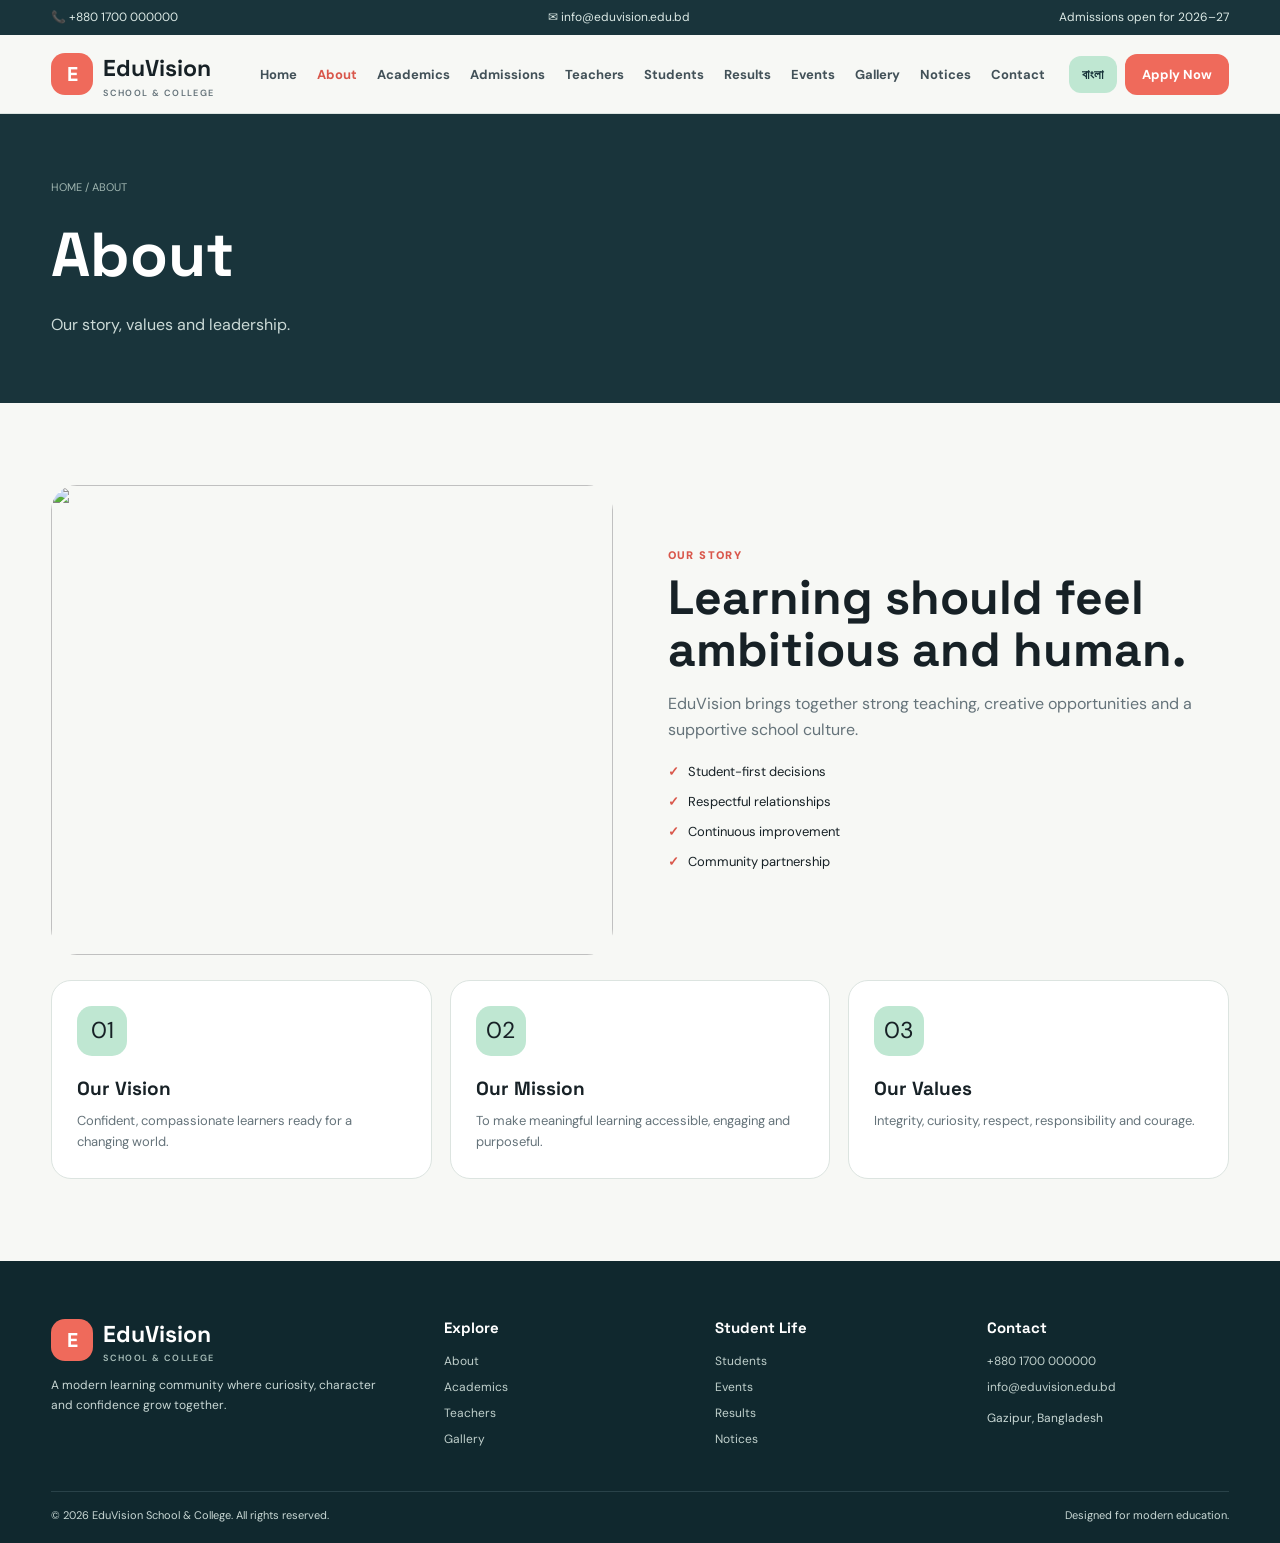
==== about.html @ b1c70446 "my fist cmmit" ====
<!doctype html>
<html lang="en">

<head>
  <meta charset="utf-8">
  <meta name="viewport" content="width=device-width,initial-scale=1">
  <title>About | EduVision</title>
  <link rel="stylesheet" href="style.css">
</head>

<body>
  <div class="topbar">
    <div class="container"><span>📞 +880 1700 000000</span><span>✉ info@eduvision.edu.bd</span><span><span
          data-en>Admissions open for 2026–27</span><span data-bn>২০২৬–২৭ শিক্ষাবর্ষে ভর্তি চলছে</span></span></div>
  </div>
  <header class="header">
    <nav class="container nav">
      <a class="logo" href="index.html"><span class="logo-mark">E</span><span>EduVision<small><span data-en>SCHOOL &
              COLLEGE</span><span data-bn>স্কুল ও কলেজ</span></small></span></a>
      <button class="menu-btn" aria-label="Menu">☰</button>
      <ul class="nav-links">
        <li><a href="index.html"><span data-en>Home</span><span data-bn>হোম</span></a></li>
        <li><a href="about.html" class="active"><span data-en>About</span><span data-bn>আমাদের সম্পর্কে</span></a></li>
        <li><a href="academics.html"><span data-en>Academics</span><span data-bn>শিক্ষা কার্যক্রম</span></a></li>
        <li><a href="admissions.html"><span data-en>Admissions</span><span data-bn>ভর্তি</span></a></li>
        <li><a href="teachers.html"><span data-en>Teachers</span><span data-bn>শিক্ষকবৃন্দ</span></a></li>
        <li><a href="students.html"><span data-en>Students</span><span data-bn>শিক্ষার্থীবৃন্দ</span></a></li>
        <li><a href="results.html"><span data-en>Results</span><span data-bn>ফলাফল</span></a></li>
        <li><a href="events.html"><span data-en>Events</span><span data-bn>ইভেন্ট</span></a></li>
        <li><a href="gallery.html"><span data-en>Gallery</span><span data-bn>গ্যালারি</span></a></li>
        <li><a href="notice.html"><span data-en>Notices</span><span data-bn>নোটিশ</span></a></li>
        <li><a href="contact.html"><span data-en>Contact</span><span data-bn>যোগাযোগ</span></a></li>
      </ul>
      <div class="nav-actions"><button class="lang-btn">বাংলা</button><a class="btn apply" href="admissions.html"><span
            data-en>Apply Now</span><span data-bn>আবেদন করুন</span></a></div>
    </nav>
  </header>
  <main>
    <section class="page-hero">
      <div class="container">
        <div class="breadcrumbs">HOME / ABOUT</div>
        <h1><span data-en>About</span><span data-bn>About</span></h1>
        <p><span data-en>Our story, values and leadership.</span><span data-bn>Our story, values and leadership.</span>
        </p>
      </div>
    </section>
    <section class="section">
      <div class="container">
        <div class="split"><img
            src="https://images.unsplash.com/photo-1560785496-3c9d27877182?auto=format&fit=crop&w=1200&q=85">
          <div class="split-copy">
            <div class="eyebrow">Our Story</div>
            <h2><span data-en>Learning should feel ambitious and human.</span><span data-bn>শিক্ষা হওয়া উচিত
                উচ্চাকাঙ্ক্ষী ও মানবিক।</span></h2>
            <p><span data-en>EduVision brings together strong teaching, creative opportunities and a supportive school
                culture.</span><span data-bn>এডুভিশনে দক্ষ শিক্ষকতা, সৃজনশীল সুযোগ ও সহায়ক স্কুল সংস্কৃতির সমন্বয়
                রয়েছে।</span></p>
            <ul class="checks">
              <li>Student-first decisions</li>
              <li>Respectful relationships</li>
              <li>Continuous improvement</li>
              <li>Community partnership</li>
            </ul>
          </div>
        </div>
        <div style="height:25px"></div>
        <div class="feature-grid">
          <div class="feature">
            <div class="feature-icon">01</div>
            <h3>Our Vision</h3>
            <p>Confident, compassionate learners ready for a changing world.</p>
          </div>
          <div class="feature">
            <div class="feature-icon">02</div>
            <h3>Our Mission</h3>
            <p>To make meaningful learning accessible, engaging and purposeful.</p>
          </div>
          <div class="feature">
            <div class="feature-icon">03</div>
            <h3>Our Values</h3>
            <p>Integrity, curiosity, respect, responsibility and courage.</p>
          </div>
        </div>
      </div>
    </section>
  </main>
  <footer>
    <div class="container footer-grid">
      <div>
        <div class="logo" style="color:#fff"><span class="logo-mark">E</span><span>EduVision<small
              style="color:#a9bfba">SCHOOL & COLLEGE</small></span></div>
        <p class="footer-desc"><span data-en>A modern learning community where curiosity, character and confidence grow
            together.</span><span data-bn>একটি আধুনিক শিক্ষাঙ্গন, যেখানে কৌতূহল, চরিত্র ও আত্মবিশ্বাস একসঙ্গে বিকশিত
            হয়।</span></p>
      </div>
      <div>
        <h3><span data-en>Explore</span><span data-bn>এক্সপ্লোর</span></h3><a href="about.html">About</a><a
          href="academics.html">Academics</a><a href="teachers.html">Teachers</a><a href="gallery.html">Gallery</a>
      </div>
      <div>
        <h3><span data-en>Student Life</span><span data-bn>শিক্ষার্থী জীবন</span></h3><a
          href="students.html">Students</a><a href="events.html">Events</a><a href="results.html">Results</a><a
          href="notice.html">Notices</a>
      </div>
      <div>
        <h3><span data-en>Contact</span><span data-bn>যোগাযোগ</span></h3><a href="contact.html">+880 1700 000000</a><a
          href="contact.html">info@eduvision.edu.bd</a><span style="font-size:12px">Gazipur, Bangladesh</span>
      </div>
    </div>
    <div class="container footer-bottom"><span>© 2026 EduVision School & College. All rights
        reserved.</span><span>Designed for modern education.</span></div>
  </footer>
  <button class="top-btn" aria-label="Back to top">↑</button>
  <div class="toast"></div>
  <script src="script.js"></script>
</body>

</html>
---- style.css ----
@import url('https://fonts.googleapis.com/css2?family=DM+Sans:wght@400;500;600;700&family=Space+Grotesk:wght@500;600;700&display=swap');

:root {
  --ink: #172126;
  --muted: #65737a;
  --paper: #f7f8f5;
  --white: #fff;
  --coral: #ef6a5b;
  --coral-dark: #d9574b;
  --mint: #bfe7d2;
  --yellow: #f5d76e;
  --navy: #19343b;
  --line: #dce4e0;
  --shadow: 0 18px 50px rgba(23, 33, 38, .10);
  --radius: 22px;
}

* {
  box-sizing: border-box;
  margin: 0;
  padding: 0
}

html {
  scroll-behavior: smooth
}

body {
  font-family: "DM Sans", sans-serif;
  background: var(--paper);
  color: var(--ink);
  line-height: 1.6
}

h1,
h2,
h3,
h4,
.logo {
  font-family: "Space Grotesk", sans-serif
}

a {
  text-decoration: none;
  color: inherit
}

img {
  display: block;
  max-width: 100%
}

.container {
  width: min(1180px, 92%);
  margin: auto
}

.topbar {
  background: var(--navy);
  color: #dceae6;
  font-size: 12px;
  padding: 8px 0
}

.topbar .container {
  display: flex;
  justify-content: space-between;
  gap: 15px
}

.header {
  position: sticky;
  top: 0;
  z-index: 100;
  background: rgba(247, 248, 245, .94);
  backdrop-filter: blur(14px);
  border-bottom: 1px solid var(--line)
}

.nav {
  min-height: 78px;
  display: flex;
  align-items: center;
  gap: 24px
}

.logo {
  font-weight: 700;
  font-size: 23px;
  display: flex;
  align-items: center;
  gap: 10px;
  margin-right: auto
}

.logo-mark {
  width: 42px;
  height: 42px;
  border-radius: 14px;
  background: var(--coral);
  color: #fff;
  display: grid;
  place-items: center;
  font-size: 20px
}

.logo small {
  display: block;
  font: 600 9px "DM Sans";
  letter-spacing: 1.4px;
  color: var(--muted)
}

.nav-links {
  display: flex;
  gap: 20px;
  list-style: none
}

.nav-links a {
  font-size: 13px;
  font-weight: 700;
  color: #425158;
  transition: .2s
}

.nav-links a:hover,
.nav-links a.active {
  color: var(--coral-dark)
}

.nav-actions {
  display: flex;
  align-items: center;
  gap: 8px
}

.lang-btn,
.menu-btn,
.btn {
  border: 0;
  cursor: pointer;
  font: 700 13px "DM Sans";
  border-radius: 12px
}

.lang-btn {
  padding: 10px 13px;
  background: var(--mint);
  color: var(--navy)
}

.btn {
  display: inline-flex;
  align-items: center;
  justify-content: center;
  padding: 12px 17px;
  background: var(--coral);
  color: #fff;
  transition: .2s
}

.btn:hover {
  transform: translateY(-2px);
  box-shadow: 0 9px 20px rgba(239, 106, 91, .22)
}

.btn.dark {
  background: var(--navy)
}

.btn.ghost {
  background: #fff;
  color: var(--ink);
  border: 1px solid var(--line)
}

.menu-btn {
  display: none;
  background: transparent;
  font-size: 25px;
  color: var(--navy)
}

.urgent {
  display: flex;
  background: var(--navy);
  height: 48px;
  overflow: hidden
}

.urgent-label {
  flex: 0 0 auto;
  z-index: 2;
  background: var(--yellow);
  color: var(--ink);
  font-weight: 800;
  padding: 12px 20px;
  min-width: 205px;
  position: relative
}

.urgent-label:after {
  content: "";
  position: absolute;
  right: -16px;
  top: 0;
  border-top: 24px solid transparent;
  border-bottom: 24px solid transparent;
  border-left: 16px solid var(--yellow)
}

.urgent-window {
  min-width: 0;
  overflow: hidden;
  position: relative;
  flex: 1
}

.urgent-track {
  display: inline-flex;
  align-items: center;
  gap: 55px;
  height: 48px;
  white-space: nowrap;
  padding-left: 40px;
  animation: marquee 26s linear infinite;
  color: #fff;
  font-size: 13px;
  font-weight: 700
}

.urgent-track span {
  display: inline-block
}

@keyframes marquee {
  from {
    transform: translateX(0)
  }

  to {
    transform: translateX(-55%)
  }
}

.hero {
  position: relative;
  min-height: 650px;
  color: #fff;
  overflow: hidden
}

.hero-slide {
  position: absolute;
  inset: 0;
  background-size: cover;
  background-position: center;
  opacity: 0;
  transition: opacity .8s
}

.hero-slide.active {
  opacity: 1
}

.hero-slide:after {
  content: "";
  position: absolute;
  inset: 0;
  background: linear-gradient(90deg, rgba(12, 28, 32, .86) 0%, rgba(12, 28, 32, .63) 43%, rgba(12, 28, 32, .20) 100%)
}

.hero-content {
  position: relative;
  z-index: 2;
  min-height: 650px;
  display: flex;
  align-items: center
}

.hero-copy {
  max-width: 720px;
  padding: 80px 0
}

.kicker {
  display: inline-flex;
  padding: 7px 11px;
  border: 1px solid rgba(255, 255, 255, .28);
  background: rgba(255, 255, 255, .09);
  border-radius: 99px;
  font-size: 11px;
  font-weight: 800;
  letter-spacing: .7px;
  text-transform: uppercase
}

.hero h1 {
  font-size: clamp(44px, 6vw, 76px);
  line-height: 1.02;
  margin: 18px 0
}

.hero p {
  font-size: 18px;
  color: #e6efed;
  max-width: 650px
}

.hero-buttons {
  display: flex;
  gap: 10px;
  flex-wrap: wrap;
  margin-top: 27px
}

.hero .btn.ghost {
  background: rgba(255, 255, 255, .12);
  border-color: rgba(255, 255, 255, .3);
  color: #fff
}

.hero-meta {
  display: flex;
  gap: 28px;
  margin-top: 34px;
  flex-wrap: wrap
}

.hero-meta strong {
  display: block;
  font: 700 22px "Space Grotesk"
}

.hero-meta span {
  font-size: 11px;
  color: #d4e2df
}

.slider-dots {
  position: absolute;
  z-index: 3;
  bottom: 28px;
  left: 4%;
  display: flex;
  gap: 7px
}

.slider-dot {
  width: 34px;
  height: 4px;
  border: 0;
  background: rgba(255, 255, 255, .35);
  cursor: pointer;
  border-radius: 5px
}

.slider-dot.active {
  background: var(--yellow)
}

.slider-arrows {
  position: absolute;
  right: 4%;
  bottom: 22px;
  z-index: 3;
  display: flex;
  gap: 7px
}

.slider-arrows button {
  width: 44px;
  height: 44px;
  border-radius: 50%;
  border: 1px solid rgba(255, 255, 255, .3);
  background: rgba(0, 0, 0, .18);
  color: #fff;
  cursor: pointer;
  font-size: 18px
}

.section {
  padding: 82px 0
}

.section.light {
  background: #fff
}

.section.mint {
  background: var(--mint)
}

.section-head {
  display: flex;
  justify-content: space-between;
  align-items: end;
  gap: 30px;
  margin-bottom: 32px
}

.eyebrow {
  color: var(--coral-dark);
  font-size: 11px;
  font-weight: 900;
  text-transform: uppercase;
  letter-spacing: 1.4px
}

.section h2 {
  font-size: clamp(30px, 4vw, 48px);
  line-height: 1.08;
  margin-top: 8px
}

.section-head>p {
  max-width: 510px;
  color: var(--muted);
  font-size: 14px
}

.stats {
  margin-top: -42px;
  position: relative;
  z-index: 5
}

.stats-grid {
  display: grid;
  grid-template-columns: repeat(4, 1fr);
  background: #fff;
  border-radius: 20px;
  box-shadow: var(--shadow);
  overflow: hidden
}

.stat {
  padding: 24px;
  text-align: center;
  border-right: 1px solid var(--line)
}

.stat:last-child {
  border: 0
}

.stat strong {
  font: 700 31px "Space Grotesk";
  display: block;
  color: var(--navy)
}

.stat span {
  font-size: 12px;
  color: var(--muted)
}

.notice-board {
  background: #fff;
  border: 1px solid var(--line);
  border-radius: var(--radius);
  overflow: hidden;
  box-shadow: var(--shadow)
}

.notice-top {
  padding: 24px;
  background: var(--navy);
  color: #fff;
  display: flex;
  justify-content: space-between;
  align-items: center;
  gap: 15px
}

.notice-top p {
  font-size: 12px;
  color: #c9d9d6
}

.notice-list {
  display: grid;
  grid-template-columns: 1fr 1fr 1fr
}

.notice-item {
  padding: 23px;
  border-right: 1px solid var(--line)
}

.notice-item:last-child {
  border: 0
}

.notice-date {
  color: var(--coral-dark);
  font: 700 12px "Space Grotesk";
  text-transform: uppercase
}

.notice-item h3 {
  font-size: 17px;
  margin: 8px 0
}

.notice-item p {
  font-size: 13px;
  color: var(--muted)
}

.tag {
  display: inline-block;
  background: #fff2ef;
  color: var(--coral-dark);
  border-radius: 99px;
  padding: 5px 9px;
  font-size: 10px;
  font-weight: 900
}

.feature-grid {
  display: grid;
  grid-template-columns: repeat(3, 1fr);
  gap: 18px
}

.feature {
  background: #fff;
  border: 1px solid var(--line);
  padding: 25px;
  border-radius: 20px;
  transition: .25s
}

.feature:hover {
  transform: translateY(-7px);
  box-shadow: var(--shadow)
}

.feature-icon {
  width: 50px;
  height: 50px;
  border-radius: 15px;
  background: var(--mint);
  display: grid;
  place-items: center;
  font-size: 23px;
  margin-bottom: 18px
}

.feature h3 {
  font-size: 19px
}

.feature p {
  font-size: 13px;
  color: var(--muted);
  margin-top: 7px
}

.carousel-shell {
  position: relative
}

.teacher-track,
.testimonial-track {
  display: flex;
  gap: 18px;
  overflow: hidden;
  scroll-behavior: smooth
}

.teacher-card {
  min-width: calc((100% - 54px)/4);
  background: #fff;
  border: 1px solid var(--line);
  border-radius: 20px;
  overflow: hidden
}

.teacher-card img {
  width: 100%;
  height: 245px;
  object-fit: cover
}

.teacher-body {
  padding: 18px
}

.teacher-body h3 {
  font-size: 18px
}

.teacher-body p {
  font-size: 12px;
  color: var(--muted);
  margin-top: 5px
}

.subject {
  display: inline-block;
  color: var(--coral-dark);
  font-size: 10px;
  font-weight: 900;
  margin-top: 9px
}

.carousel-nav {
  display: flex;
  gap: 7px;
  position: absolute;
  right: 0;
  top: -65px
}

.carousel-nav button {
  width: 42px;
  height: 42px;
  border-radius: 50%;
  border: 1px solid var(--line);
  background: #fff;
  cursor: pointer;
  font-size: 17px
}

.testimonial {
  min-width: calc((100% - 36px)/3);
  background: var(--navy);
  color: #fff;
  border-radius: 22px;
  padding: 28px
}

.stars {
  color: var(--yellow);
  letter-spacing: 3px
}

.testimonial blockquote {
  font-size: 16px;
  line-height: 1.65;
  margin: 15px 0 22px;
  color: #e4efec
}

.person {
  display: flex;
  align-items: center;
  gap: 11px
}

.avatar {
  width: 42px;
  height: 42px;
  border-radius: 50%;
  object-fit: cover
}

.person small {
  color: #b8cbc7;
  font-size: 11px
}

.split {
  display: grid;
  grid-template-columns: 1fr 1fr;
  gap: 55px;
  align-items: center
}

.split img {
  width: 100%;
  height: 470px;
  object-fit: cover;
  border-radius: 26px
}

.split-copy p {
  color: var(--muted);
  margin: 15px 0
}

.checks {
  list-style: none;
  margin: 20px 0
}

.checks li {
  margin: 9px 0;
  font-size: 13px
}

.checks li:before {
  content: "✓";
  color: var(--coral-dark);
  font-weight: 900;
  margin-right: 9px
}

.cta {
  background: var(--coral);
  color: #fff;
  border-radius: 28px;
  padding: 45px;
  display: flex;
  justify-content: space-between;
  align-items: center;
  gap: 25px
}

.cta p {
  color: #ffe8e4;
  font-size: 14px;
  margin-top: 7px
}

.cta .btn {
  background: #fff;
  color: var(--coral-dark)
}

.page-hero {
  background: var(--navy);
  color: #fff;
  padding: 65px 0
}

.page-hero h1 {
  font-size: clamp(38px, 5vw, 62px);
  margin: 8px 0
}

.page-hero p {
  color: #cbdad7;
  max-width: 650px
}

.breadcrumbs {
  font-size: 11px;
  color: #9fb5b0
}

.grid-2 {
  display: grid;
  grid-template-columns: 1fr 1fr;
  gap: 20px
}

.card {
  background: #fff;
  border: 1px solid var(--line);
  border-radius: 20px;
  padding: 24px
}

.card p {
  color: var(--muted);
  font-size: 13px;
  margin-top: 7px
}

.table-wrap {
  overflow: auto;
  background: #fff;
  border: 1px solid var(--line);
  border-radius: 18px
}

.table {
  width: 100%;
  min-width: 650px;
  border-collapse: collapse
}

.table th,
.table td {
  text-align: left;
  padding: 14px;
  border-bottom: 1px solid var(--line);
  font-size: 13px
}

.table th {
  background: #eef6f1;
  color: var(--navy)
}

.gallery {
  display: grid;
  grid-template-columns: repeat(3, 1fr);
  gap: 15px
}

.gallery img {
  width: 100%;
  height: 245px;
  object-fit: cover;
  border-radius: 18px;
  cursor: pointer;
  transition: .2s
}

.gallery img:hover {
  transform: scale(.98)
}

.filters {
  display: flex;
  gap: 8px;
  flex-wrap: wrap;
  margin-bottom: 25px
}

.filter {
  border: 1px solid var(--line);
  background: #fff;
  border-radius: 99px;
  padding: 9px 14px;
  cursor: pointer;
  font-weight: 800;
  font-size: 12px
}

.filter.active {
  background: var(--coral);
  color: #fff;
  border-color: var(--coral)
}

.form-grid {
  display: grid;
  grid-template-columns: 1fr 1fr;
  gap: 14px
}

.field {
  display: flex;
  flex-direction: column;
  gap: 6px
}

.field.full {
  grid-column: 1/-1
}

.field label {
  font-size: 12px;
  font-weight: 800
}

.field input,
.field textarea,
.field select {
  font: inherit;
  padding: 12px;
  border: 1px solid var(--line);
  border-radius: 11px;
  background: #fff;
  outline: none
}

.field textarea {
  min-height: 135px
}

.faq details {
  background: #fff;
  border: 1px solid var(--line);
  padding: 16px;
  border-radius: 13px;
  margin: 9px 0
}

.faq summary {
  font-weight: 800;
  cursor: pointer
}

.faq p {
  font-size: 13px;
  color: var(--muted);
  margin-top: 8px
}

footer {
  background: #10282e;
  color: #c9d8d5;
  padding: 55px 0 18px
}

.footer-grid {
  display: grid;
  grid-template-columns: 1.5fr 1fr 1fr 1fr;
  gap: 30px
}

.footer-grid h3 {
  color: #fff;
  margin-bottom: 12px;
  font-size: 15px
}

.footer-grid a {
  display: block;
  font-size: 12px;
  margin: 7px 0;
  color: #c0d0cc
}

.footer-desc {
  font-size: 12px;
  max-width: 330px;
  margin-top: 12px
}

.footer-bottom {
  border-top: 1px solid #294249;
  margin-top: 35px;
  padding-top: 15px;
  font-size: 11px;
  display: flex;
  justify-content: space-between
}

.top-btn {
  position: fixed;
  right: 20px;
  bottom: 20px;
  width: 46px;
  height: 46px;
  border: 0;
  border-radius: 50%;
  background: var(--coral);
  color: #fff;
  cursor: pointer;
  z-index: 90;
  opacity: 0;
  visibility: hidden;
  transition: .2s;
  font-size: 19px
}

.top-btn.show {
  opacity: 1;
  visibility: visible
}

.toast {
  position: fixed;
  right: 20px;
  bottom: 80px;
  background: var(--navy);
  color: #fff;
  padding: 13px 17px;
  border-radius: 12px;
  font-size: 12px;
  display: none;
  z-index: 200
}

.toast.show {
  display: block
}

.lightbox {
  position: fixed;
  inset: 0;
  background: rgba(7, 18, 21, .9);
  display: none;
  place-items: center;
  z-index: 150
}

.lightbox.show {
  display: grid
}

.lightbox img {
  max-width: 90%;
  max-height: 82%;
  border-radius: 15px
}

.lightbox button {
  position: absolute;
  top: 15px;
  right: 20px;
  background: none;
  border: 0;
  color: #fff;
  font-size: 35px;
  cursor: pointer
}

[data-bn] {
  display: none
}

html.bn [data-en] {
  display: none
}

html.bn [data-bn] {
  display: inline
}

html.bn [data-bn].block {
  display: block
}

html.bn [data-en].block {
  display: none
}

@media(max-width:1050px) {
  .nav-links {
    gap: 12px
  }

  .nav-links a {
    font-size: 12px
  }

  .teacher-card {
    min-width: calc((100% - 36px)/3)
  }

  .testimonial {
    min-width: calc((100% - 18px)/2)
  }
}

@media(max-width:850px) {
  .nav-links {
    position: absolute;
    top: 78px;
    left: 0;
    right: 0;
    background: #f7f8f5;
    border-bottom: 1px solid var(--line);
    display: none;
    flex-direction: column;
    padding: 20px 4%;
    box-shadow: 0 15px 30px rgba(0, 0, 0, .06)
  }

  .nav-links.open {
    display: flex
  }

  .menu-btn {
    display: block
  }

  .nav-actions .apply {
    display: none
  }

  .hero,
  .hero-content {
    min-height: 610px
  }

  .hero h1 {
    font-size: 50px
  }

  .stats-grid {
    grid-template-columns: 1fr 1fr
  }

  .notice-list {
    grid-template-columns: 1fr
  }

  .notice-item {
    border-right: 0;
    border-bottom: 1px solid var(--line)
  }

  .feature-grid {
    grid-template-columns: 1fr 1fr
  }

  .teacher-card {
    min-width: calc((100% - 18px)/2)
  }

  .split {
    grid-template-columns: 1fr
  }

  .split img {
    height: 350px
  }

  .footer-grid {
    grid-template-columns: 1fr 1fr
  }

  .section-head {
    align-items: start;
    flex-direction: column
  }

  .gallery {
    grid-template-columns: 1fr 1fr
  }
}

@media(max-width:560px) {
  .topbar .container {
    flex-direction: column
  }

  .urgent-label {
    min-width: 155px;
    padding: 12px 12px;
    font-size: 11px
  }

  .urgent-track {
    font-size: 11px;
    padding-left: 28px
  }

  .hero h1 {
    font-size: 42px
  }

  .hero p {
    font-size: 15px
  }

  .hero-meta {
    gap: 18px
  }

  .stats {
    margin-top: -25px
  }

  .stats-grid {
    grid-template-columns: 1fr 1fr
  }

  .stat {
    padding: 16px 8px
  }

  .stat strong {
    font-size: 24px
  }

  .feature-grid,
  .grid-2,
  .gallery,
  .form-grid {
    grid-template-columns: 1fr
  }

  .field.full {
    grid-column: auto
  }

  .teacher-card {
    min-width: 100%
  }

  .testimonial {
    min-width: 100%
  }

  .carousel-nav {
    top: -55px
  }

  .cta {
    padding: 30px;
    flex-direction: column;
    align-items: flex-start
  }

  .footer-grid {
    grid-template-columns: 1fr
  }

  .footer-bottom {
    flex-direction: column;
    gap: 6px
  }

  .page-hero {
    padding: 45px 0
  }
}
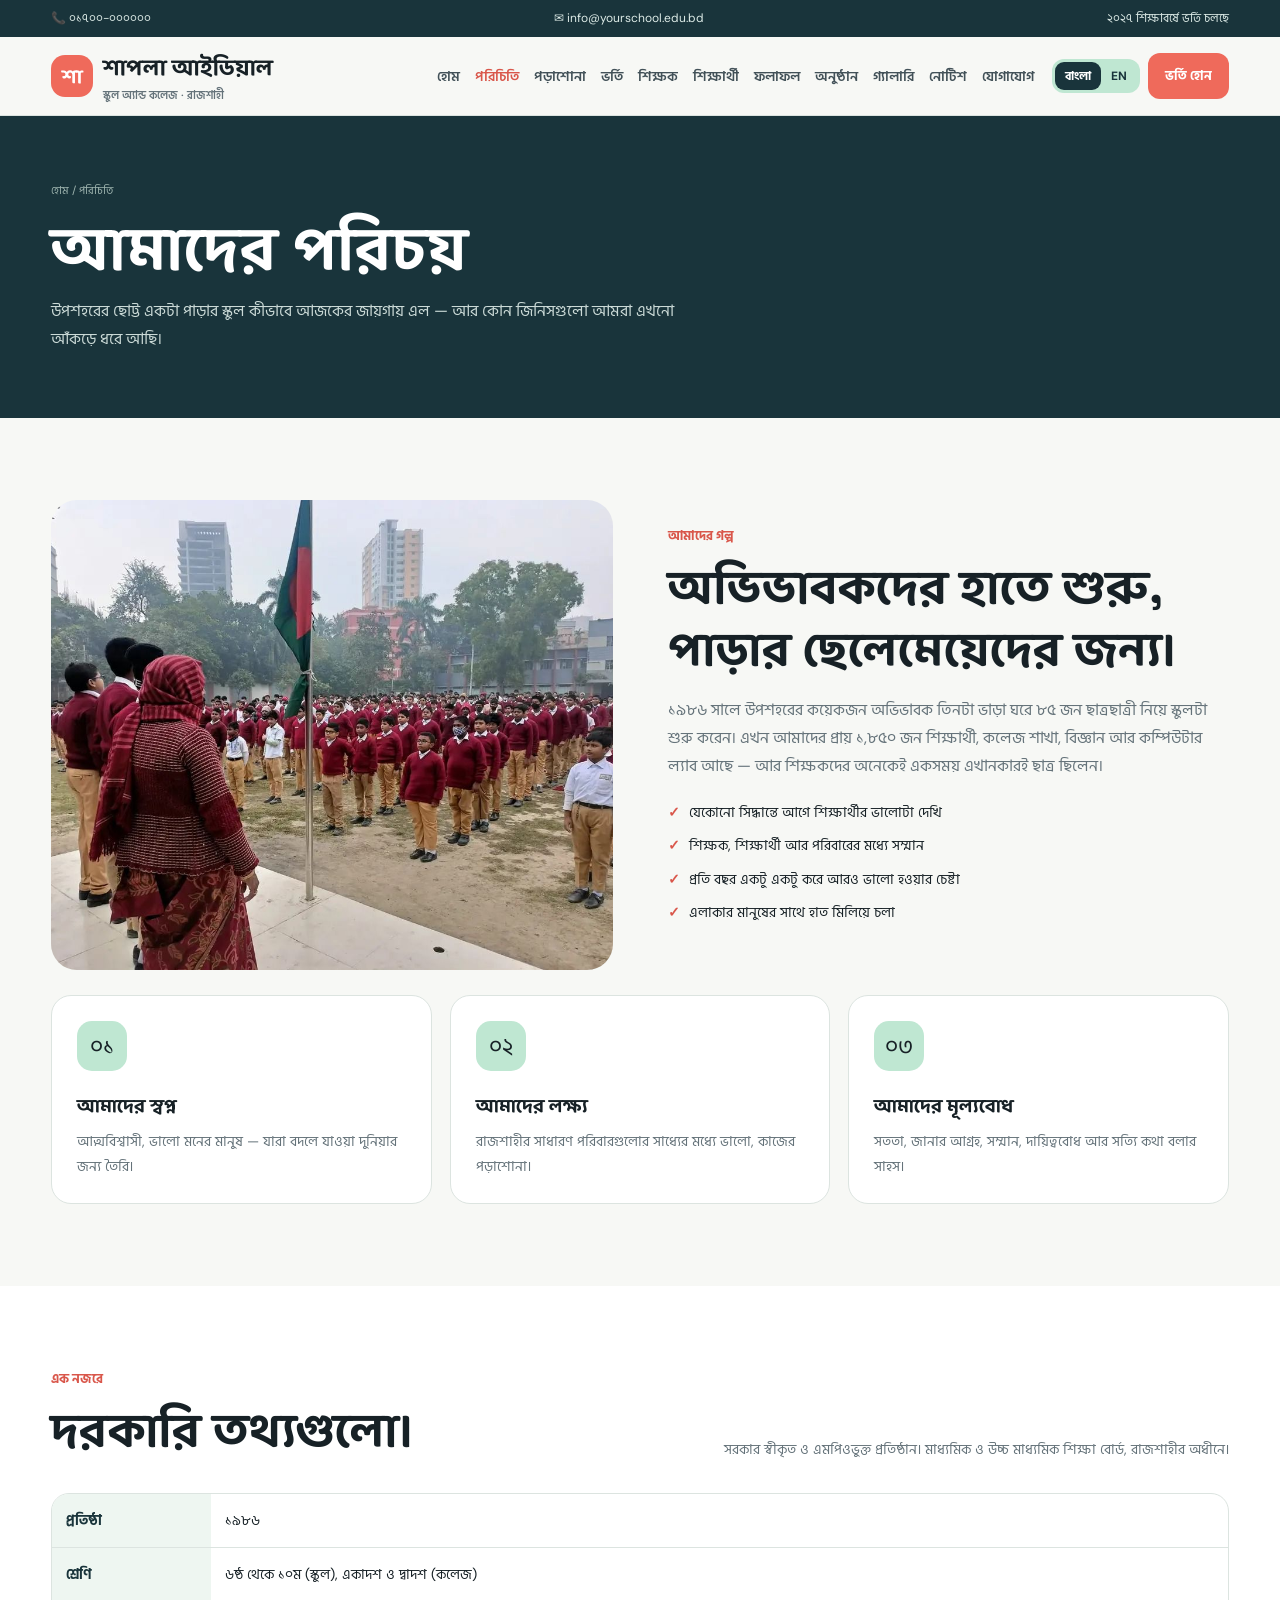
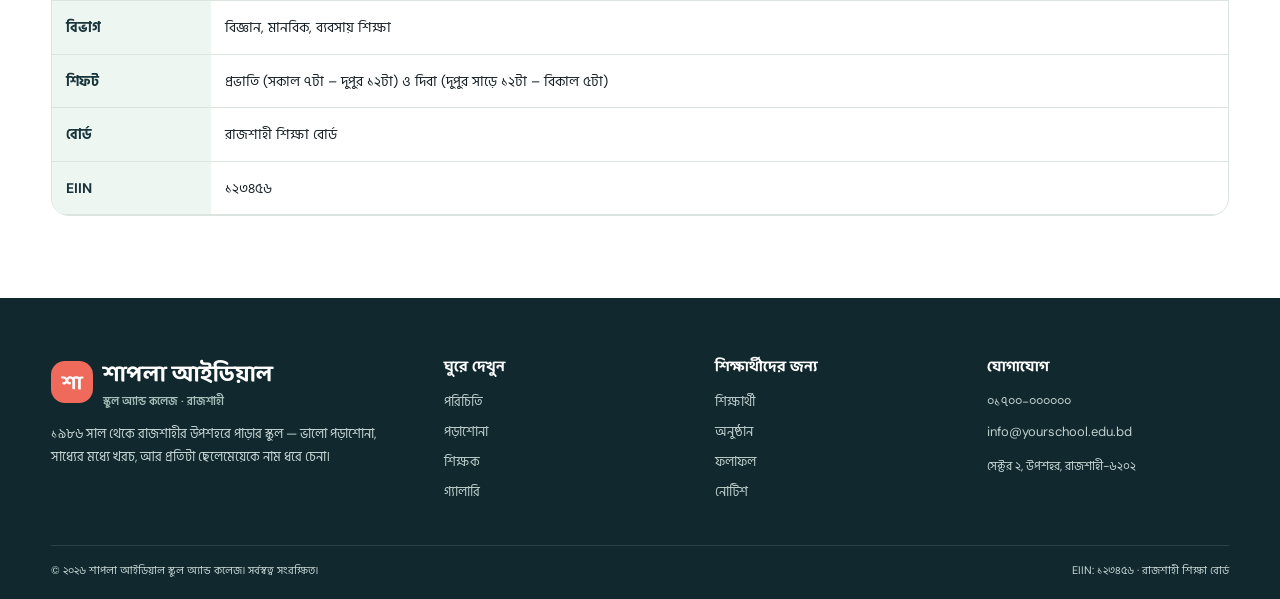
==== commit 1d51236e: "Localize demo for a Rajshahi school: Bengali default with English switcher - Rebrand as Shapla Ideal" ====
--- a/about.html
+++ b/about.html
@@ -1,118 +1,134 @@
 <!doctype html>
-<html lang="en">
+<html lang="bn">
 
 <head>
   <meta charset="utf-8">
   <meta name="viewport" content="width=device-width,initial-scale=1">
-  <title>About | EduVision</title>
+  <script>try{if(localStorage.getItem("site-lang")==="en"){document.documentElement.lang="en";document.documentElement.classList.add("lang-pending");}}catch(e){}</script>
+  <title data-en="About | Shapla Ideal School &amp; College">পরিচিতি | শাপলা আইডিয়াল স্কুল অ্যান্ড কলেজ</title>
+  <link rel="preconnect" href="https://fonts.googleapis.com">
+  <link rel="preconnect" href="https://fonts.gstatic.com" crossorigin>
   <link rel="stylesheet" href="style.css">
 </head>
 
 <body>
   <div class="topbar">
-    <div class="container"><span>📞 +880 1700 000000</span><span>✉ info@eduvision.edu.bd</span><span><span
-          data-en>Admissions open for 2026–27</span><span data-bn>২০২৬–২৭ শিক্ষাবর্ষে ভর্তি চলছে</span></span></div>
+    <div class="container"><span>📞 <span data-en="+880 1700-000000">০১৭০০-০০০০০০</span></span><span>✉ info@yourschool.edu.bd</span><span data-en="Admissions open for the 2027 session">২০২৭ শিক্ষাবর্ষে ভর্তি চলছে</span></div>
   </div>
   <header class="header">
     <nav class="container nav">
-      <a class="logo" href="index.html"><span class="logo-mark">E</span><span>EduVision<small><span data-en>SCHOOL &
-              COLLEGE</span><span data-bn>স্কুল ও কলেজ</span></small></span></a>
-      <button class="menu-btn" aria-label="Menu">☰</button>
+      <a class="logo" href="index.html"><span class="logo-mark">শা</span><span><span data-en="Shapla Ideal">শাপলা আইডিয়াল</span><small data-en="SCHOOL &amp; COLLEGE · RAJSHAHI">স্কুল অ্যান্ড কলেজ · রাজশাহী</small></span></a>
+      <button class="menu-btn" aria-label="মেনু" data-en-aria-label="Menu">☰</button>
       <ul class="nav-links">
-        <li><a href="index.html"><span data-en>Home</span><span data-bn>হোম</span></a></li>
-        <li><a href="about.html" class="active"><span data-en>About</span><span data-bn>আমাদের সম্পর্কে</span></a></li>
-        <li><a href="academics.html"><span data-en>Academics</span><span data-bn>শিক্ষা কার্যক্রম</span></a></li>
-        <li><a href="admissions.html"><span data-en>Admissions</span><span data-bn>ভর্তি</span></a></li>
-        <li><a href="teachers.html"><span data-en>Teachers</span><span data-bn>শিক্ষকবৃন্দ</span></a></li>
-        <li><a href="students.html"><span data-en>Students</span><span data-bn>শিক্ষার্থীবৃন্দ</span></a></li>
-        <li><a href="results.html"><span data-en>Results</span><span data-bn>ফলাফল</span></a></li>
-        <li><a href="events.html"><span data-en>Events</span><span data-bn>ইভেন্ট</span></a></li>
-        <li><a href="gallery.html"><span data-en>Gallery</span><span data-bn>গ্যালারি</span></a></li>
-        <li><a href="notice.html"><span data-en>Notices</span><span data-bn>নোটিশ</span></a></li>
-        <li><a href="contact.html"><span data-en>Contact</span><span data-bn>যোগাযোগ</span></a></li>
+        <li><a href="index.html" data-en="Home">হোম</a></li>
+        <li><a href="about.html" class="active" data-en="About">পরিচিতি</a></li>
+        <li><a href="academics.html" data-en="Academics">পড়াশোনা</a></li>
+        <li><a href="admissions.html" data-en="Admissions">ভর্তি</a></li>
+        <li><a href="teachers.html" data-en="Teachers">শিক্ষক</a></li>
+        <li><a href="students.html" data-en="Students">শিক্ষার্থী</a></li>
+        <li><a href="results.html" data-en="Results">ফলাফল</a></li>
+        <li><a href="events.html" data-en="Events">অনুষ্ঠান</a></li>
+        <li><a href="gallery.html" data-en="Gallery">গ্যালারি</a></li>
+        <li><a href="notice.html" data-en="Notices">নোটিশ</a></li>
+        <li><a href="contact.html" data-en="Contact">যোগাযোগ</a></li>
       </ul>
-      <div class="nav-actions"><button class="lang-btn">বাংলা</button><a class="btn apply" href="admissions.html"><span
-            data-en>Apply Now</span><span data-bn>আবেদন করুন</span></a></div>
+      <div class="nav-actions">
+        <div class="lang-switch" role="group" aria-label="ভাষা বেছে নিন / Choose language">
+          <button type="button" data-lang="bn" aria-pressed="true" lang="bn">বাংলা</button>
+          <button type="button" data-lang="en" aria-pressed="false" lang="en">EN</button>
+        </div>
+        <a class="btn apply" href="admissions.html" data-en="Apply Now">ভর্তি হোন</a>
+      </div>
     </nav>
   </header>
+
   <main>
     <section class="page-hero">
       <div class="container">
-        <div class="breadcrumbs">HOME / ABOUT</div>
-        <h1><span data-en>About</span><span data-bn>About</span></h1>
-        <p><span data-en>Our story, values and leadership.</span><span data-bn>Our story, values and leadership.</span>
-        </p>
+        <div class="breadcrumbs" data-en="HOME / ABOUT">হোম / পরিচিতি</div>
+        <h1 data-en="About Us">আমাদের পরিচয়</h1>
+        <p data-en="How a small neighbourhood school in Uposhohor grew into what it is today — and what we still care about.">উপশহরের ছোট্ট একটা পাড়ার স্কুল কীভাবে আজকের জায়গায় এল — আর কোন জিনিসগুলো আমরা এখনো আঁকড়ে ধরে আছি।</p>
       </div>
     </section>
     <section class="section">
       <div class="container">
-        <div class="split"><img
-            src="https://images.unsplash.com/photo-1560785496-3c9d27877182?auto=format&fit=crop&w=1200&q=85">
+        <div class="split"><img src="images/assembly.jpg" alt="সকালের সমাবেশে শিক্ষার্থীরা" data-en-alt="Students at the morning assembly" loading="lazy">
           <div class="split-copy">
-            <div class="eyebrow">Our Story</div>
-            <h2><span data-en>Learning should feel ambitious and human.</span><span data-bn>শিক্ষা হওয়া উচিত
-                উচ্চাকাঙ্ক্ষী ও মানবিক।</span></h2>
-            <p><span data-en>EduVision brings together strong teaching, creative opportunities and a supportive school
-                culture.</span><span data-bn>এডুভিশনে দক্ষ শিক্ষকতা, সৃজনশীল সুযোগ ও সহায়ক স্কুল সংস্কৃতির সমন্বয়
-                রয়েছে।</span></p>
+            <div class="eyebrow" data-en="Our Story">আমাদের গল্প</div>
+            <h2 data-en="Started by parents, for the neighbourhood.">অভিভাবকদের হাতে শুরু, পাড়ার ছেলেমেয়েদের জন্য।</h2>
+            <p data-en="In 1986 a group of guardians in Uposhohor rented three rooms and opened a school with 85 students. Today we have about 1,850 students, a college section, science and computer labs, and teachers many of whom studied here themselves.">১৯৮৬ সালে উপশহরের কয়েকজন অভিভাবক তিনটা ভাড়া ঘরে ৮৫ জন ছাত্রছাত্রী নিয়ে স্কুলটা শুরু করেন। এখন আমাদের প্রায় ১,৮৫০ জন শিক্ষার্থী, কলেজ শাখা, বিজ্ঞান আর কম্পিউটার ল্যাব আছে — আর শিক্ষকদের অনেকেই একসময় এখানকারই ছাত্র ছিলেন।</p>
             <ul class="checks">
-              <li>Student-first decisions</li>
-              <li>Respectful relationships</li>
-              <li>Continuous improvement</li>
-              <li>Community partnership</li>
+              <li data-en="Decisions start with what’s best for students">যেকোনো সিদ্ধান্তে আগে শিক্ষার্থীর ভালোটা দেখি</li>
+              <li data-en="Respect between teachers, students and families">শিক্ষক, শিক্ষার্থী আর পরিবারের মধ্যে সম্মান</li>
+              <li data-en="Always trying to do a bit better">প্রতি বছর একটু একটু করে আরও ভালো হওয়ার চেষ্টা</li>
+              <li data-en="Working hand in hand with the community">এলাকার মানুষের সাথে হাত মিলিয়ে চলা</li>
             </ul>
           </div>
         </div>
         <div style="height:25px"></div>
         <div class="feature-grid">
           <div class="feature">
-            <div class="feature-icon">01</div>
-            <h3>Our Vision</h3>
-            <p>Confident, compassionate learners ready for a changing world.</p>
+            <div class="feature-icon" data-en="01">০১</div>
+            <h3 data-en="Our Vision">আমাদের স্বপ্ন</h3>
+            <p data-en="Confident, kind young people who are ready for a changing world.">আত্মবিশ্বাসী, ভালো মনের মানুষ — যারা বদলে যাওয়া দুনিয়ার জন্য তৈরি।</p>
           </div>
           <div class="feature">
-            <div class="feature-icon">02</div>
-            <h3>Our Mission</h3>
-            <p>To make meaningful learning accessible, engaging and purposeful.</p>
+            <div class="feature-icon" data-en="02">০২</div>
+            <h3 data-en="Our Mission">আমাদের লক্ষ্য</h3>
+            <p data-en="Good, meaningful education at a cost ordinary families in Rajshahi can manage.">রাজশাহীর সাধারণ পরিবারগুলোর সাধ্যের মধ্যে ভালো, কাজের পড়াশোনা।</p>
           </div>
           <div class="feature">
-            <div class="feature-icon">03</div>
-            <h3>Our Values</h3>
-            <p>Integrity, curiosity, respect, responsibility and courage.</p>
+            <div class="feature-icon" data-en="03">০৩</div>
+            <h3 data-en="Our Values">আমাদের মূল্যবোধ</h3>
+            <p data-en="Honesty, curiosity, respect, responsibility and the courage to speak up.">সততা, জানার আগ্রহ, সম্মান, দায়িত্ববোধ আর সত্যি কথা বলার সাহস।</p>
           </div>
         </div>
       </div>
     </section>
+    <section class="section light">
+      <div class="container">
+        <div class="section-head">
+          <div>
+            <div class="eyebrow" data-en="At a Glance">এক নজরে</div>
+            <h2 data-en="The essentials.">দরকারি তথ্যগুলো।</h2>
+          </div>
+          <p data-en="Recognised by the government and listed under MPO. Affiliated with the Board of Intermediate and Secondary Education, Rajshahi.">সরকার স্বীকৃত ও এমপিওভুক্ত প্রতিষ্ঠান। মাধ্যমিক ও উচ্চ মাধ্যমিক শিক্ষা বোর্ড, রাজশাহীর অধীনে।</p>
+        </div>
+        <div class="table-wrap">
+          <table class="table">
+            <tr><th data-en="Founded">প্রতিষ্ঠা</th><td data-en="1986">১৯৮৬</td></tr>
+            <tr><th data-en="Classes">শ্রেণি</th><td data-en="Class 6 to 10 (school), Class 11 to 12 (college)">৬ষ্ঠ থেকে ১০ম (স্কুল), একাদশ ও দ্বাদশ (কলেজ)</td></tr>
+            <tr><th data-en="Groups">বিভাগ</th><td data-en="Science, Humanities, Business Studies">বিজ্ঞান, মানবিক, ব্যবসায় শিক্ষা</td></tr>
+            <tr><th data-en="Shifts">শিফট</th><td data-en="Morning (7:00 am – 12:00 pm) and Day (12:30 pm – 5:00 pm)">প্রভাতি (সকাল ৭টা – দুপুর ১২টা) ও দিবা (দুপুর সাড়ে ১২টা – বিকাল ৫টা)</td></tr>
+            <tr><th data-en="Board">বোর্ড</th><td data-en="Rajshahi Education Board">রাজশাহী শিক্ষা বোর্ড</td></tr>
+            <tr><th data-en="EIIN">EIIN</th><td data-en="123456">১২৩৪৫৬</td></tr>
+          </table>
+        </div>
+      </div>
+    </section>
   </main>
+
   <footer>
     <div class="container footer-grid">
       <div>
-        <div class="logo" style="color:#fff"><span class="logo-mark">E</span><span>EduVision<small
-              style="color:#a9bfba">SCHOOL & COLLEGE</small></span></div>
-        <p class="footer-desc"><span data-en>A modern learning community where curiosity, character and confidence grow
-            together.</span><span data-bn>একটি আধুনিক শিক্ষাঙ্গন, যেখানে কৌতূহল, চরিত্র ও আত্মবিশ্বাস একসঙ্গে বিকশিত
-            হয়।</span></p>
+        <div class="logo" style="color:#fff"><span class="logo-mark">শা</span><span><span data-en="Shapla Ideal">শাপলা আইডিয়াল</span><small style="color:#a9bfba" data-en="SCHOOL &amp; COLLEGE · RAJSHAHI">স্কুল অ্যান্ড কলেজ · রাজশাহী</small></span></div>
+        <p class="footer-desc" data-en="Since 1986, a neighbourhood school in Uposhohor, Rajshahi — good teaching, fair fees and every child known by name.">১৯৮৬ সাল থেকে রাজশাহীর উপশহরে পাড়ার স্কুল — ভালো পড়াশোনা, সাধ্যের মধ্যে খরচ, আর প্রতিটা ছেলেমেয়েকে নাম ধরে চেনা।</p>
       </div>
       <div>
-        <h3><span data-en>Explore</span><span data-bn>এক্সপ্লোর</span></h3><a href="about.html">About</a><a
-          href="academics.html">Academics</a><a href="teachers.html">Teachers</a><a href="gallery.html">Gallery</a>
+        <h3 data-en="Explore">ঘুরে দেখুন</h3><a href="about.html" data-en="About">পরিচিতি</a><a href="academics.html" data-en="Academics">পড়াশোনা</a><a href="teachers.html" data-en="Teachers">শিক্ষক</a><a href="gallery.html" data-en="Gallery">গ্যালারি</a>
       </div>
       <div>
-        <h3><span data-en>Student Life</span><span data-bn>শিক্ষার্থী জীবন</span></h3><a
-          href="students.html">Students</a><a href="events.html">Events</a><a href="results.html">Results</a><a
-          href="notice.html">Notices</a>
+        <h3 data-en="Student Life">শিক্ষার্থীদের জন্য</h3><a href="students.html" data-en="Students">শিক্ষার্থী</a><a href="events.html" data-en="Events">অনুষ্ঠান</a><a href="results.html" data-en="Results">ফলাফল</a><a href="notice.html" data-en="Notices">নোটিশ</a>
       </div>
       <div>
-        <h3><span data-en>Contact</span><span data-bn>যোগাযোগ</span></h3><a href="contact.html">+880 1700 000000</a><a
-          href="contact.html">info@eduvision.edu.bd</a><span style="font-size:12px">Gazipur, Bangladesh</span>
+        <h3 data-en="Contact">যোগাযোগ</h3><a href="contact.html" data-en="+880 1700-000000">০১৭০০-০০০০০০</a><a href="contact.html">info@yourschool.edu.bd</a><span style="font-size:12px" data-en="Sector 2, Uposhohor, Rajshahi-6202">সেক্টর ২, উপশহর, রাজশাহী-৬২০২</span>
       </div>
     </div>
-    <div class="container footer-bottom"><span>© 2026 EduVision School & College. All rights
-        reserved.</span><span>Designed for modern education.</span></div>
+    <div class="container footer-bottom"><span data-en="© 2026 Shapla Ideal School &amp; College. All rights reserved.">© ২০২৬ শাপলা আইডিয়াল স্কুল অ্যান্ড কলেজ। সর্বস্বত্ব সংরক্ষিত।</span><span data-en="EIIN: 123456 · Rajshahi Education Board">EIIN: ১২৩৪৫৬ · রাজশাহী শিক্ষা বোর্ড</span></div>
   </footer>
-  <button class="top-btn" aria-label="Back to top">↑</button>
-  <div class="toast"></div>
+  <button class="top-btn" aria-label="ওপরে যান" data-en-aria-label="Back to top">↑</button>
+  <div class="toast" role="status"></div>
   <script src="script.js"></script>
 </body>
 
-</html>+</html>
--- a/style.css
+++ b/style.css
@@ -1,4 +1,4 @@
-@import url('https://fonts.googleapis.com/css2?family=DM+Sans:wght@400;500;600;700&family=Space+Grotesk:wght@500;600;700&display=swap');
+@import url('https://fonts.googleapis.com/css2?family=DM+Sans:wght@400;500;600;700&family=Space+Grotesk:wght@500;600;700&family=Hind+Siliguri:wght@400;500;600;700&family=Baloo+Da+2:wght@500;600;700&display=swap');
 
 :root {
   --ink: #172126;
@@ -26,7 +26,7 @@
 }
 
 body {
-  font-family: "DM Sans", sans-serif;
+  font-family: "DM Sans", "Hind Siliguri", sans-serif;
   background: var(--paper);
   color: var(--ink);
   line-height: 1.6
@@ -37,7 +37,7 @@
 h3,
 h4,
 .logo {
-  font-family: "Space Grotesk", sans-serif
+  font-family: "Space Grotesk", "Baloo Da 2", sans-serif
 }
 
 a {
@@ -81,7 +81,7 @@
   min-height: 78px;
   display: flex;
   align-items: center;
-  gap: 24px
+  gap: 18px
 }
 
 .logo {
@@ -106,14 +106,15 @@
 
 .logo small {
   display: block;
-  font: 600 9px "DM Sans";
+  white-space: nowrap;
+  font: 600 9px "DM Sans", "Hind Siliguri", sans-serif;
   letter-spacing: 1.4px;
   color: var(--muted)
 }
 
 .nav-links {
   display: flex;
-  gap: 20px;
+  gap: 15px;
   list-style: none
 }
 
@@ -135,19 +136,45 @@
   gap: 8px
 }
 
-.lang-btn,
 .menu-btn,
 .btn {
   border: 0;
   cursor: pointer;
-  font: 700 13px "DM Sans";
+  font: 700 13px "DM Sans", "Hind Siliguri", sans-serif;
   border-radius: 12px
 }
 
-.lang-btn {
-  padding: 10px 13px;
+.lang-switch {
+  display: inline-flex;
   background: var(--mint);
-  color: var(--navy)
+  border-radius: 12px;
+  padding: 3px
+}
+
+.lang-switch button {
+  border: 0;
+  background: transparent;
+  color: var(--navy);
+  font: 700 12px "DM Sans", "Hind Siliguri", sans-serif;
+  padding: 8px 10px;
+  border-radius: 9px;
+  cursor: pointer;
+  line-height: 1
+}
+
+.lang-switch button[aria-pressed="true"] {
+  background: var(--navy);
+  color: #fff
+}
+
+.lang-switch button:focus-visible {
+  outline: 2px solid var(--coral);
+  outline-offset: 1px
+}
+
+/* Avoid a flash of Bengali for visitors who picked English (set in <head>, cleared by script.js) */
+html.lang-pending body {
+  visibility: hidden
 }
 
 .btn {
@@ -163,6 +190,10 @@
 .btn:hover {
   transform: translateY(-2px);
   box-shadow: 0 9px 20px rgba(239, 106, 91, .22)
+}
+
+.btn.apply {
+  white-space: nowrap
 }
 
 .btn.dark {
@@ -330,7 +361,7 @@
 
 .hero-meta strong {
   display: block;
-  font: 700 22px "Space Grotesk"
+  font: 700 22px "Space Grotesk", "Baloo Da 2", sans-serif
 }
 
 .hero-meta span {
@@ -446,7 +477,7 @@
 }
 
 .stat strong {
-  font: 700 31px "Space Grotesk";
+  font: 700 31px "Space Grotesk", "Baloo Da 2", sans-serif;
   display: block;
   color: var(--navy)
 }
@@ -495,7 +526,7 @@
 
 .notice-date {
   color: var(--coral-dark);
-  font: 700 12px "Space Grotesk";
+  font: 700 12px "Space Grotesk", "Baloo Da 2", sans-serif;
   text-transform: uppercase
 }
 
@@ -539,7 +570,10 @@
 }
 
 .feature-icon {
-  width: 50px;
+  width: fit-content;
+  min-width: 50px;
+  padding: 0 10px;
+  white-space: nowrap;
   height: 50px;
   border-radius: 15px;
   background: var(--mint);
@@ -582,7 +616,9 @@
 .teacher-card img {
   width: 100%;
   height: 245px;
-  object-fit: cover
+  object-fit: cover;
+  object-position: center 20%;
+  background: var(--mint)
 }
 
 .teacher-body {
@@ -656,6 +692,20 @@
   height: 42px;
   border-radius: 50%;
   object-fit: cover
+}
+
+.avatar.initials {
+  flex: 0 0 42px;
+  display: grid;
+  place-items: center;
+  background: var(--mint);
+  color: var(--navy);
+  font: 700 15px "Space Grotesk", "Baloo Da 2", sans-serif
+}
+
+.person b,
+.person small {
+  display: block
 }
 
 .person small {
@@ -994,26 +1044,6 @@
   cursor: pointer
 }
 
-[data-bn] {
-  display: none
-}
-
-html.bn [data-en] {
-  display: none
-}
-
-html.bn [data-bn] {
-  display: inline
-}
-
-html.bn [data-bn].block {
-  display: block
-}
-
-html.bn [data-en].block {
-  display: none
-}
-
 @media(max-width:1050px) {
   .nav-links {
     gap: 12px
@@ -1195,4 +1225,306 @@
   .page-hero {
     padding: 45px 0
   }
-}+}
+
+/* ---------- chairman & headmaster ---------- */
+.message-grid {
+  display: grid;
+  grid-template-columns: 1fr 1fr;
+  gap: 20px
+}
+
+.message-card {
+  background: #fff;
+  border: 1px solid var(--line);
+  border-radius: var(--radius);
+  padding: 24px;
+  display: grid;
+  grid-template-columns: 150px 1fr;
+  gap: 22px;
+  align-items: start;
+  box-shadow: var(--shadow)
+}
+
+.section.light .message-card {
+  background: var(--paper)
+}
+
+.message-card img {
+  width: 150px;
+  height: 188px;
+  object-fit: cover;
+  object-position: center top;
+  border-radius: 16px;
+  background: var(--mint)
+}
+
+.message-card blockquote {
+  font-size: 15px;
+  color: #34444a;
+  margin: 12px 0 16px
+}
+
+.message-card blockquote:before {
+  content: "“";
+  display: block;
+  height: 28px;
+  font: 700 56px/1 "Space Grotesk", sans-serif;
+  color: var(--coral)
+}
+
+.message-card .who b {
+  display: block;
+  font-family: "Space Grotesk", "Baloo Da 2", sans-serif;
+  font-size: 17px
+}
+
+.message-card .who small,
+.leader-qual {
+  color: var(--muted);
+  font-size: 12px
+}
+
+.message-card.leader h3 {
+  font-size: 22px;
+  margin-top: 10px
+}
+
+.message-card.leader blockquote {
+  margin-bottom: 0
+}
+
+/* ---------- teacher group photos ---------- */
+.staff-collage {
+  display: grid;
+  grid-template-columns: 1.7fr 1fr;
+  grid-template-rows: 205px 205px;
+  gap: 15px;
+  margin-bottom: 34px
+}
+
+.staff-collage figure {
+  position: relative;
+  border-radius: 20px;
+  overflow: hidden;
+  background: var(--mint)
+}
+
+.staff-collage figure:first-child {
+  grid-row: span 2
+}
+
+.staff-collage img {
+  width: 100%;
+  height: 100%;
+  object-fit: cover
+}
+
+.staff-collage figcaption {
+  position: absolute;
+  left: 12px;
+  bottom: 12px;
+  background: rgba(16, 40, 46, .84);
+  color: #fff;
+  font-size: 12px;
+  font-weight: 700;
+  padding: 6px 11px;
+  border-radius: 99px
+}
+
+/* ---------- teachers page grid ---------- */
+.teacher-grid {
+  display: grid;
+  grid-template-columns: repeat(4, 1fr);
+  gap: 18px
+}
+
+.teacher-grid .teacher-card {
+  min-width: 0
+}
+
+/* ---------- full notice list ---------- */
+.notice-list.all .notice-item {
+  border-bottom: 1px solid var(--line)
+}
+
+.notice-list.all .notice-item:nth-child(3n) {
+  border-right: 0
+}
+
+.notice-list.all .notice-item:nth-last-child(-n+3) {
+  border-bottom: 0
+}
+
+/* ---------- Bengali typography ---------- */
+html[lang="bn"] body {
+  line-height: 1.75
+}
+
+html[lang="bn"] .hero h1 {
+  line-height: 1.22
+}
+
+html[lang="bn"] .section h2,
+html[lang="bn"] .page-hero h1,
+html[lang="bn"] .cta h2 {
+  line-height: 1.3
+}
+
+html[lang="bn"] .eyebrow,
+html[lang="bn"] .kicker,
+html[lang="bn"] .logo small,
+html[lang="bn"] .notice-date {
+  letter-spacing: 0;
+  text-transform: none
+}
+
+html[lang="bn"] .eyebrow,
+html[lang="bn"] .kicker {
+  font-size: 13px;
+  font-weight: 700
+}
+
+html[lang="bn"] .logo small {
+  font-size: 11px
+}
+
+html[lang="bn"] .nav-links a {
+  font-size: 14px;
+  font-weight: 600
+}
+
+html[lang="bn"] .tag,
+html[lang="bn"] .subject {
+  font-size: 12px;
+  font-weight: 700
+}
+
+html[lang="bn"] .hero-meta span,
+html[lang="bn"] .stat span,
+html[lang="bn"] .notice-item p,
+html[lang="bn"] .feature p,
+html[lang="bn"] .card p,
+html[lang="bn"] .teacher-body p,
+html[lang="bn"] .checks li,
+html[lang="bn"] .table th,
+html[lang="bn"] .table td {
+  font-size: 14px
+}
+
+html[lang="bn"] .footer-grid a,
+html[lang="bn"] .footer-desc {
+  font-size: 13px
+}
+
+/* nav collapses earlier because 11 links don't fit in one row below this width */
+@media(max-width:1260px) {
+  .nav-links {
+    position: absolute;
+    top: 78px;
+    left: 0;
+    right: 0;
+    background: #f7f8f5;
+    border-bottom: 1px solid var(--line);
+    display: none;
+    flex-direction: column;
+    gap: 14px;
+    padding: 20px 4%;
+    box-shadow: 0 15px 30px rgba(0, 0, 0, .06)
+  }
+
+  .nav-links.open {
+    display: flex
+  }
+
+  .menu-btn {
+    display: block;
+    order: 3
+  }
+
+  html[lang="bn"] .nav-links a,
+  .nav-links a {
+    font-size: 15px
+  }
+}
+
+@media(max-width:1050px) {
+  .teacher-grid {
+    grid-template-columns: repeat(3, 1fr)
+  }
+}
+
+@media(max-width:850px) {
+  .message-grid {
+    grid-template-columns: 1fr
+  }
+
+  .teacher-grid {
+    grid-template-columns: repeat(2, 1fr)
+  }
+
+  .notice-list.all .notice-item,
+  .notice-list.all .notice-item:nth-last-child(-n+3) {
+    border-bottom: 1px solid var(--line)
+  }
+
+  .notice-list.all .notice-item:last-child {
+    border-bottom: 0
+  }
+}
+
+@media(max-width:560px) {
+  .message-card {
+    grid-template-columns: 1fr;
+    padding: 20px
+  }
+
+  .message-card img {
+    width: 120px;
+    height: 150px
+  }
+
+  .staff-collage {
+    grid-template-columns: 1fr 1fr;
+    grid-template-rows: 190px 140px
+  }
+
+  .staff-collage figure:first-child {
+    grid-row: auto;
+    grid-column: span 2
+  }
+
+  .teacher-grid {
+    gap: 12px
+  }
+
+  .teacher-grid .teacher-card img {
+    height: 190px
+  }
+
+  .teacher-grid .teacher-body {
+    padding: 13px
+  }
+
+  .teacher-grid .teacher-body h3 {
+    font-size: 16px
+  }
+
+  .lang-switch button {
+    padding: 7px 8px
+  }
+
+  .nav {
+    gap: 10px
+  }
+
+  .logo {
+    font-size: 19px;
+    min-width: 0
+  }
+
+  .logo small {
+    white-space: normal;
+    letter-spacing: .6px
+  }
+}
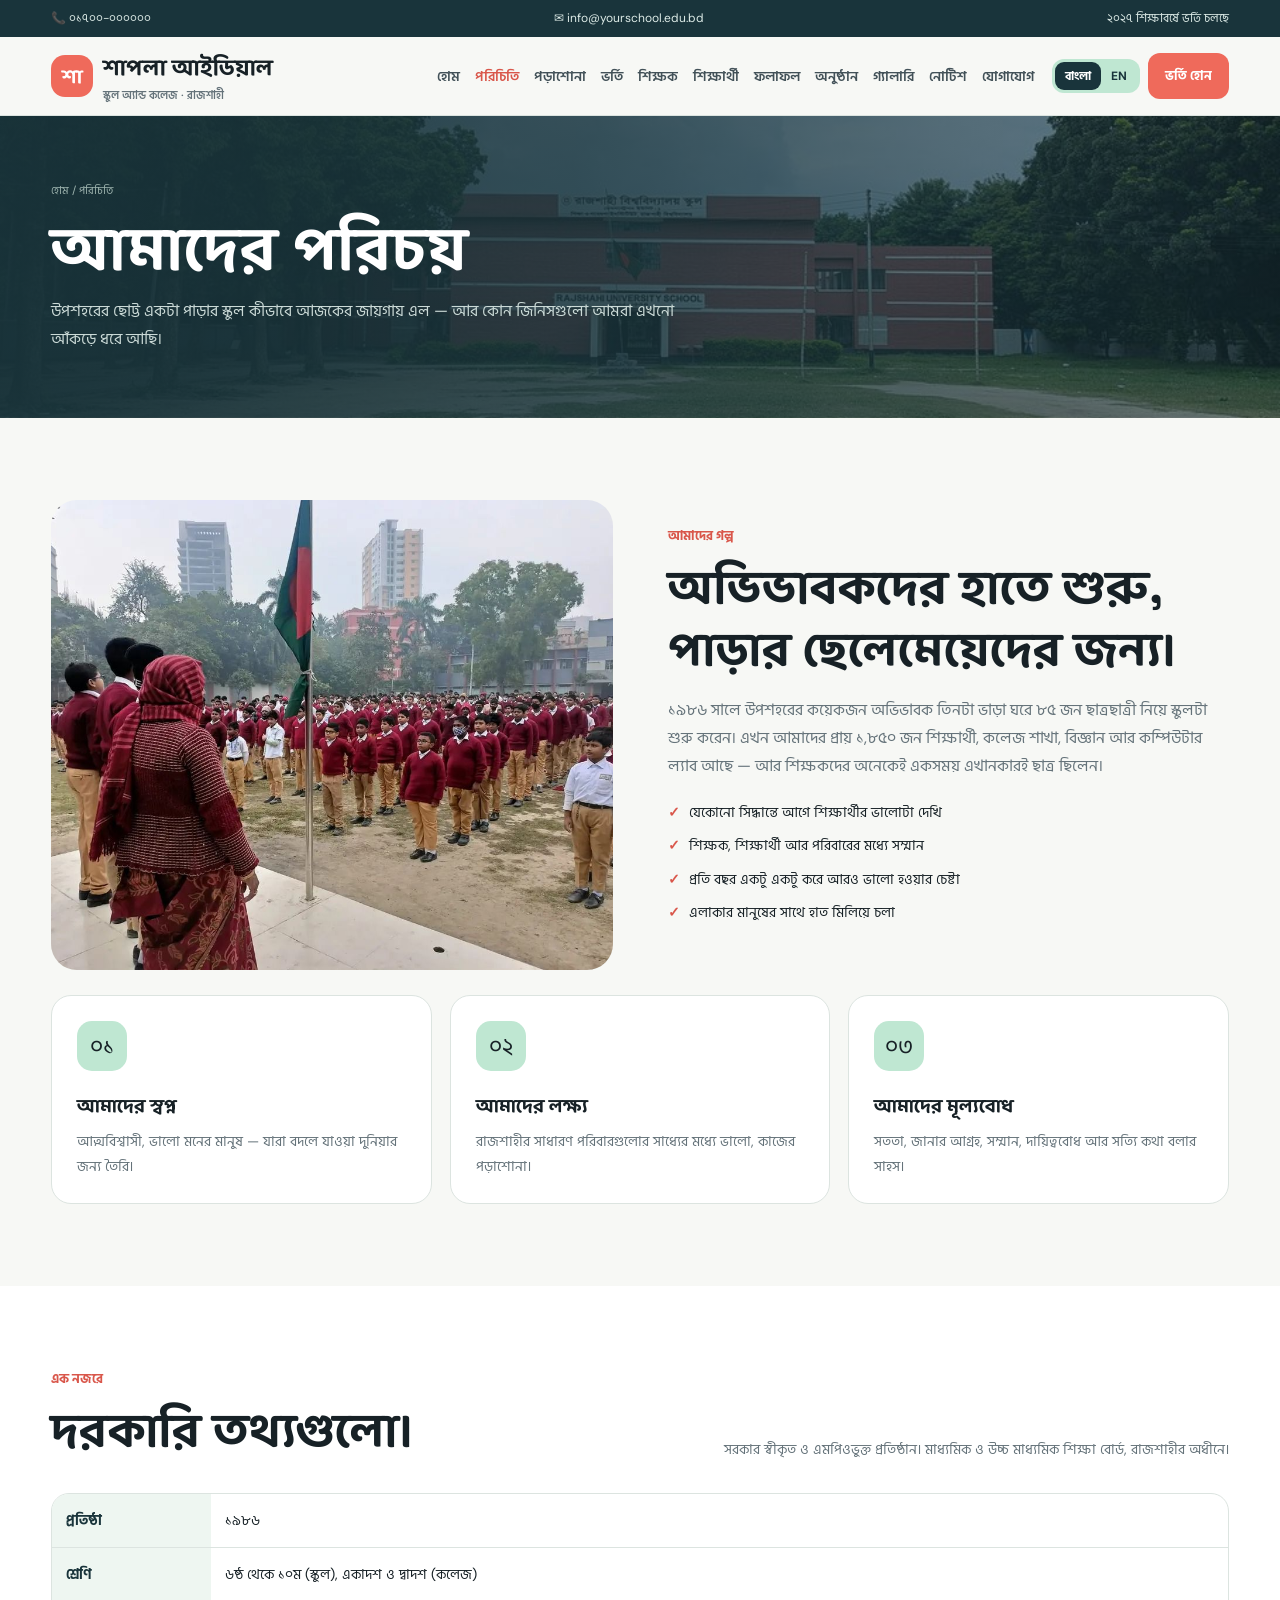
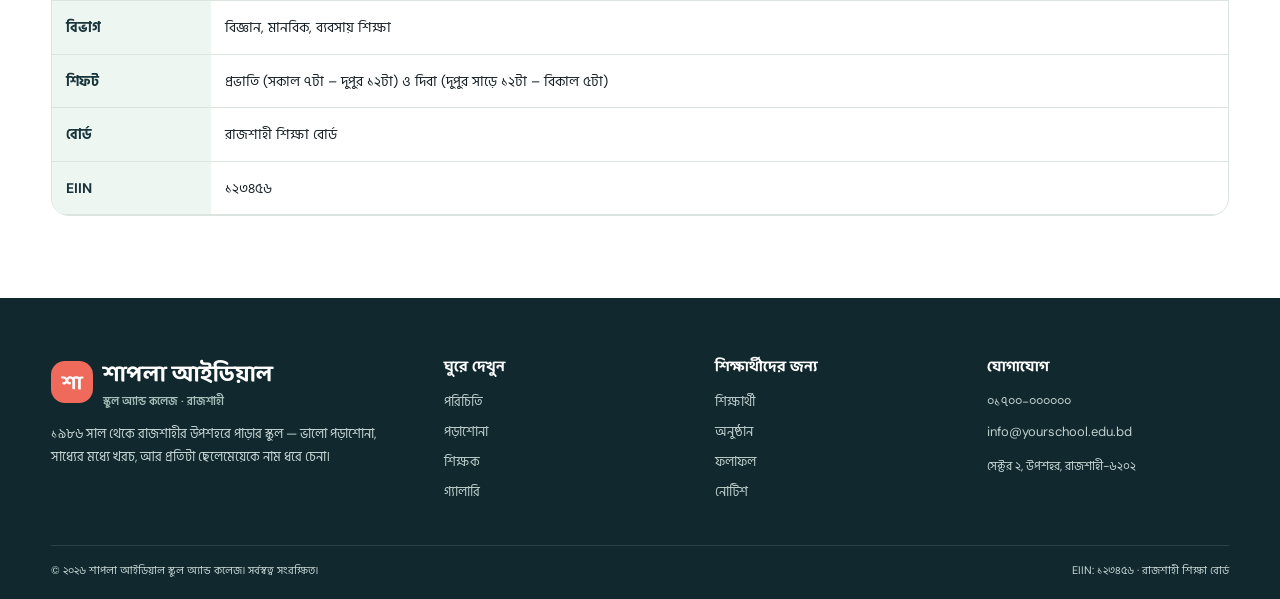
==== commit 9d01d5cf: "Add photo backgrounds to inner page banners Each inner page's top banner now shows a relevant campus" ====
--- a/about.html
+++ b/about.html
@@ -43,7 +43,7 @@
   </header>
 
   <main>
-    <section class="page-hero">
+    <section class="page-hero has-bg" style="--hero-bg: url('images/g-field.jpg')">
       <div class="container">
         <div class="breadcrumbs" data-en="HOME / ABOUT">হোম / পরিচিতি</div>
         <h1 data-en="About Us">আমাদের পরিচয়</h1>
--- a/style.css
+++ b/style.css
@@ -1528,3 +1528,20 @@
     letter-spacing: .6px
   }
 }
+
+/* ---------- inner page banners: photo behind a tint ---------- */
+.page-hero.has-bg{
+  position: relative;
+  background-color: #19343b;
+  background-image:
+    linear-gradient(90deg, rgba(25,52,59,0.94) 0%, rgba(25,52,59,0.84) 45%, rgba(25,52,59,0.55) 100%),
+    var(--hero-bg);
+  background-size: cover;
+  background-position: center;
+  background-repeat: no-repeat;
+}
+@media (max-width: 720px){
+  .page-hero.has-bg{
+    background-image: linear-gradient(rgba(25,52,59,0.86), rgba(25,52,59,0.86)), var(--hero-bg);
+  }
+}
